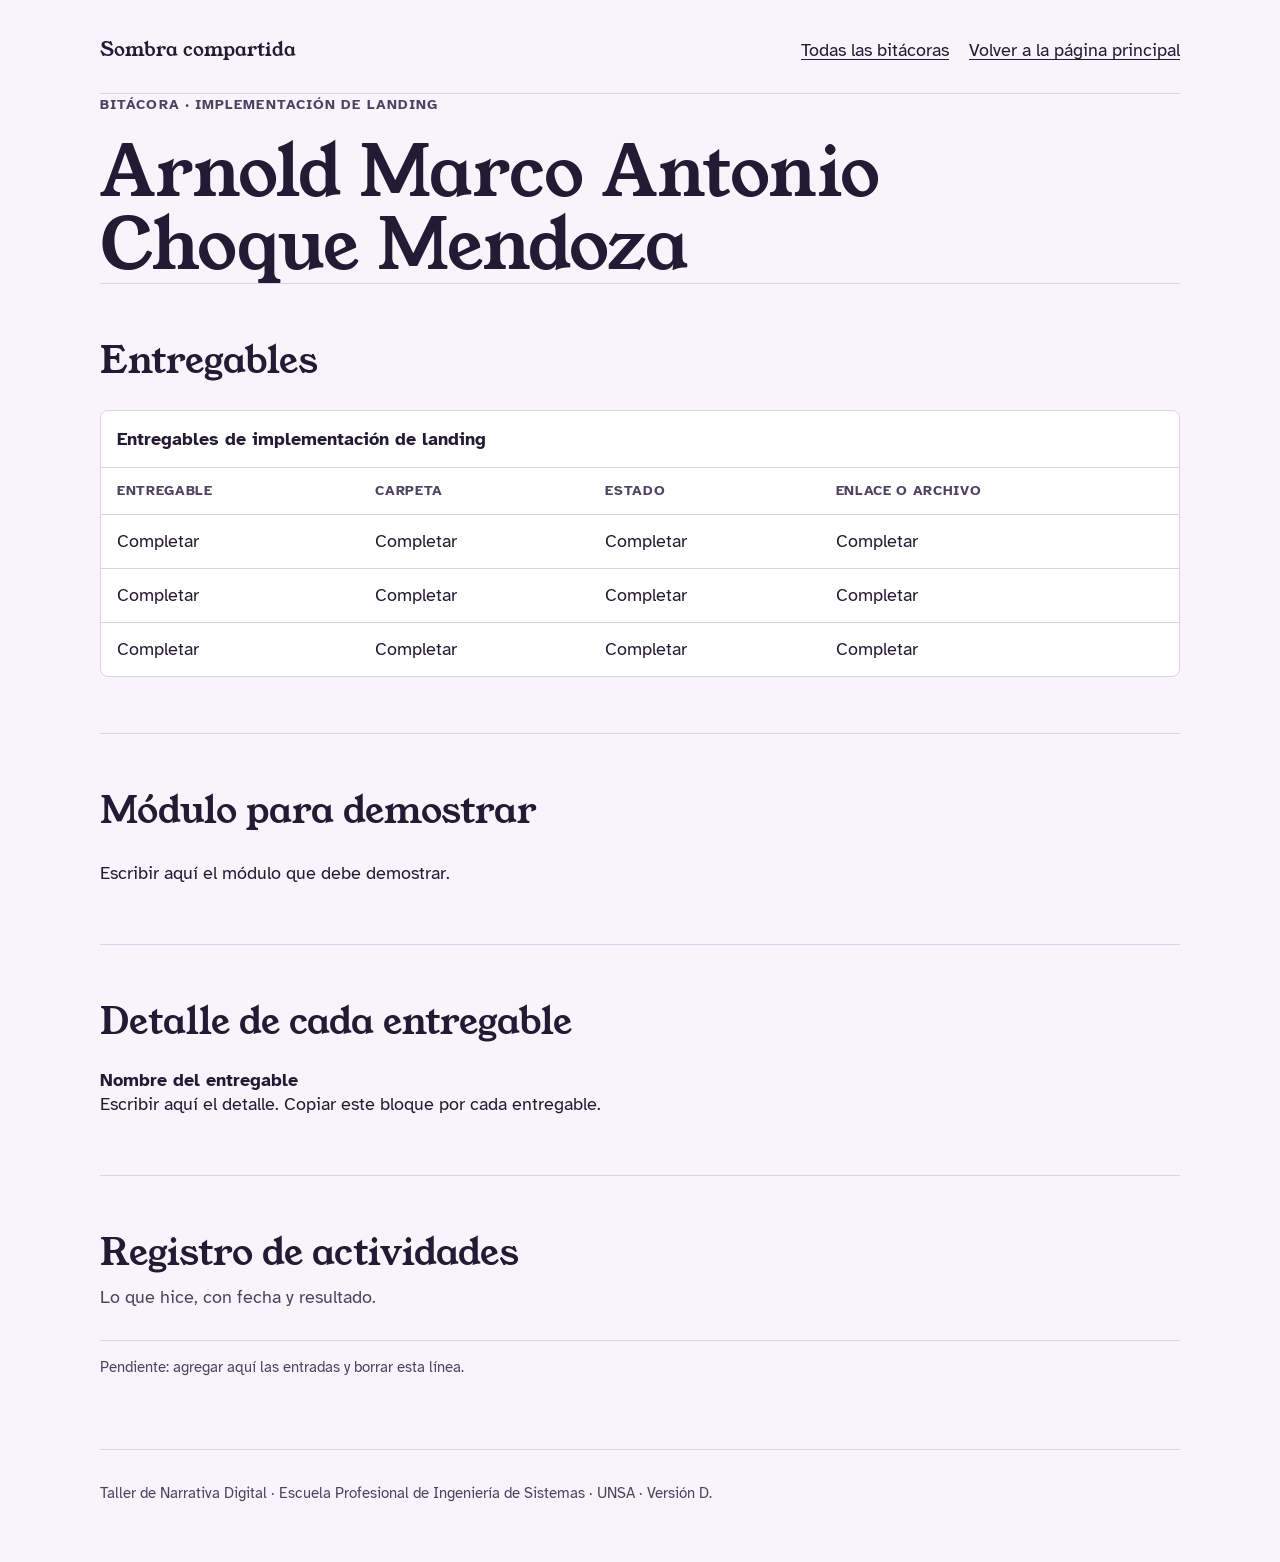
==== bitacora-arnold.html @ 6fb8166d "subiendo la base para la bitacora para cada uno y tambien la adaptacion para celular" ====
<!doctype html>
<html lang="es">
<head>
<meta charset="utf-8">
<meta name="viewport" content="width=device-width, initial-scale=1, viewport-fit=cover">
<meta name="description" content="Bitácora de Arnold Marco Antonio Choque Mendoza, proyecto Sombra compartida, Taller de Narrativa Digital, UNSA.">
<title>Bitácora de Arnold · Sombra compartida</title>
<meta name="theme-color" content="#5B2A9E">
<meta name="color-scheme" content="light dark">
<link rel="icon" href="data:image/svg+xml,%3Csvg xmlns='http://www.w3.org/2000/svg' viewBox='0 0 64 64'%3E%3Crect width='64' height='64' rx='12' fill='%235B2A9E'/%3E%3Ccircle cx='32' cy='26' r='14' fill='%23F2C230'/%3E%3Crect x='29' y='36' width='6' height='18' fill='%23FFFFFF'/%3E%3C/svg%3E">
<link rel="preconnect" href="https://fonts.googleapis.com">
<link rel="preconnect" href="https://fonts.gstatic.com" crossorigin>
<link rel="stylesheet" href="https://fonts.googleapis.com/css2?family=Atkinson+Hyperlegible:ital,wght@0,400;0,700;1,400&family=Shantell+Sans:wght@500;700&family=Young+Serif&display=swap">
<link rel="stylesheet" href="style.css">
</head>
<body class="bit-page">
<a class="skip" href="#contenido">Saltar al contenido</a>
<div class="wrap">
  <header class="top">
    <a class="brand" href="index.html">Sombra compartida</a>
    <nav aria-label="Navegación de la bitácora">
      <ul>
        <li><a href="index.html#bitacoras">Todas las bitácoras</a></li>
        <li><a href="index.html">Volver a la página principal</a></li>
      </ul>
    </nav>
  </header>

  <main id="contenido">
    <div class="hero-copy">
      <p class="eyebrow">Bitácora · Implementación de landing</p>
      <h1>Arnold Marco Antonio Choque Mendoza</h1>
    </div>

    <section id="entregables" aria-labelledby="t-ent">
      <div class="section-head"><h2 id="t-ent">Entregables</h2></div>
      <div class="table-scroll" role="region" aria-label="Tabla de entregables, desplazable en horizontal" tabindex="0">
        <table>
          <caption>Entregables de implementación de landing</caption>
          <thead><tr><th scope="col">Entregable</th><th scope="col">Carpeta</th><th scope="col">Estado</th><th scope="col">Enlace o archivo</th></tr></thead>
          <tbody>
            <tr><td class="vacio">Completar</td><td class="vacio">Completar</td><td class="vacio">Completar</td><td class="vacio">Completar</td></tr>
            <tr><td class="vacio">Completar</td><td class="vacio">Completar</td><td class="vacio">Completar</td><td class="vacio">Completar</td></tr>
            <tr><td class="vacio">Completar</td><td class="vacio">Completar</td><td class="vacio">Completar</td><td class="vacio">Completar</td></tr>
          </tbody>
        </table>
      </div>
    </section>

    <section id="modulo" aria-labelledby="t-mod">
      <div class="section-head"><h2 id="t-mod">Módulo para demostrar</h2></div>
      <div class="espacio"><p>Escribir aquí el módulo que debe demostrar.</p></div>
    </section>

    <section id="detalle" aria-labelledby="t-det">
      <div class="section-head"><h2 id="t-det">Detalle de cada entregable</h2></div>
      <div class="bit-detalle">
        <h3>Nombre del entregable</h3>
      <div class="espacio"><p>Escribir aquí el detalle. Copiar este bloque por cada entregable.</p></div>
      </div>
    </section>

    <section id="registro" aria-labelledby="t-registro">
      <div class="section-head"><h2 id="t-registro">Registro de actividades</h2>
      <p class="lead">Lo que hice, con fecha y resultado.</p></div>
      <ul class="bit-list">
            <!-- Para agregar una entrada, copia el bloque <li> de abajo y cambia los datos.
            <li>
              <time datetime="AAAA-MM-DD">DD mes AAAA</time>
              <div>
                <p>Qué hice.</p>
                <p class="res"><b>Resultado:</b> qué quedó hecho.</p>
              </div>
            </li>
            -->
            <li class="pendiente">Pendiente: agregar aquí las entradas y borrar esta línea.</li>
      </ul>
    </section>
  </main>

  <footer>
    <p>Taller de Narrativa Digital · Escuela Profesional de Ingeniería de Sistemas · UNSA · Versión D.</p>
  </footer>
</div>
</body>
</html>
---- style.css ----
:root {
  --bg: #F7F5FB;
  --surface: #FFFFFF;
  --fg: #231A33;
  --muted: #4D4361;
  --line: #D9D2E6;
  --accent: #5B2A9E;
  --accent-ink: #FFFFFF;
  --sun: #F2C230;
  --loop: #5B2A9E;
  --mid: #A98FD0;
  --focus: #0B57D0;
  --font-display: "Young Serif", Georgia, "Times New Roman", serif;
  --font-hand: "Shantell Sans", "Segoe Print", "Comic Sans MS", sans-serif;
  --font-body: "Atkinson Hyperlegible", "Segoe UI", Verdana, sans-serif;
}
@media (prefers-color-scheme: dark) {
  :root:not([data-theme="light"]) {
    --bg: #150F20; --surface: #1F1630; --fg: #EEE9F7; --muted: #BDB0D4;
    --line: #3A2D54; --accent: #C3A6F2; --accent-ink: #150F20; --sun: #F2C230;
    --loop: #C3A6F2; --mid: #6E55A0; --focus: #9DC1FF; color-scheme: dark;
  }
}
:root[data-theme="dark"] {
  --bg: #150F20; --surface: #1F1630; --fg: #EEE9F7; --muted: #BDB0D4;
  --line: #3A2D54; --accent: #C3A6F2; --accent-ink: #150F20; --sun: #F2C230;
  --loop: #C3A6F2; --mid: #6E55A0; --focus: #9DC1FF; color-scheme: dark;
}

* { box-sizing: border-box; }
body {
  background: var(--bg); color: var(--fg);
  font-family: var(--font-body); font-size: 18px; line-height: 1.6;
  padding-left: max(16px, env(safe-area-inset-left, 0px));
  padding-right: max(16px, env(safe-area-inset-right, 0px));
  padding-block: 0;
}
.wrap { max-width: 1080px; margin-inline: auto; }
h1, h2, h3 { font-family: var(--font-display); line-height: 1.12; text-wrap: balance; margin: 0; }
h1 { font-size: clamp(2.6rem, 8vw, 4.4rem); font-weight: 400; letter-spacing: 0; line-height: 1.05; }
h2 { font-size: clamp(1.7rem, 4.5vw, 2.3rem); font-weight: 400; }
h3 { font-family: var(--font-body); font-size: 1.15rem; font-weight: 700; }
p { margin: 0; }
a { color: var(--accent); text-underline-offset: 3px; }
:focus-visible { outline: 3px solid var(--focus); outline-offset: 3px; border-radius: 2px; }

.skip { position: absolute; left: 8px; top: -80px; background: var(--fg); color: var(--bg);
  padding: 10px 16px; z-index: 20; border-radius: 4px; }
.skip:focus { top: 8px; }

header.top { display: flex; flex-wrap: wrap; gap: 8px 24px; align-items: center;
  justify-content: space-between; padding-block: 18px; border-bottom: 1px solid var(--line); }
.brand { font-family: var(--font-display); font-weight: 400; font-size: 1.2rem; color: var(--fg); text-decoration: none; }
nav ul { display: flex; flex-wrap: wrap; gap: 4px 20px; list-style: none; margin: 0; padding: 0; }
nav a { display: inline-block; padding: 10px 0; color: var(--fg); min-height: 44px; }

.hero { display: grid; grid-template-columns: 1.05fr 1fr; gap: 40px; align-items: center; padding-block: 56px; }
.eyebrow { font-size: 0.85rem; letter-spacing: 0.08em; text-transform: uppercase; color: var(--muted); font-weight: 700; }
.hero-copy { display: flex; flex-direction: column; gap: 20px; min-width: 0; }
.promise { font-size: 1.25rem; max-width: 34ch; }
.audience { color: var(--muted); max-width: 44ch; }
.cta-row { display: flex; flex-wrap: wrap; gap: 12px; }
.btn { display: inline-flex; align-items: center; min-height: 48px; padding: 0 22px; border-radius: 6px;
  font-weight: 700; text-decoration: none; border: 2px solid var(--accent); }
.btn.primary { background: var(--accent); color: var(--accent-ink); }
.btn.secondary { color: var(--accent); background: transparent; }
figure { margin: 0; min-width: 0; }
figure img { display: block; width: 100%; height: auto; border-radius: 6px; }
figcaption { font-size: 0.9rem; color: var(--muted); margin-top: 10px; }

section { padding-block: 56px; border-top: 1px solid var(--line); }
.section-head { display: flex; flex-direction: column; gap: 10px; max-width: 62ch; margin-bottom: 28px; }
.lead { color: var(--muted); }

.video-box { display: grid; grid-template-columns: 1fr 1fr; gap: 32px; align-items: start; }
.video-state { background: var(--surface); border: 1px solid var(--line); border-radius: 8px; padding: 28px;
  display: flex; flex-direction: column; gap: 10px; min-width: 0; }
.status { display: inline-block; width: fit-content; background: var(--sun); color: #1A1A1A;
  font-weight: 700; font-size: 0.85rem; padding: 4px 10px; border-radius: 4px; }
dl.facts { display: grid; grid-template-columns: auto 1fr; gap: 6px 16px; margin: 0; }
dl.facts dt { font-weight: 700; }
dl.facts dd { margin: 0; }

.strip { display: flex; gap: 3px; height: 14px; margin-bottom: 8px; }
.strip span { border-radius: 2px; background: var(--mid); }
.strip span.loop { background: var(--loop); }
.strip-note { font-size: 0.9rem; color: var(--muted); margin-bottom: 28px; }
ol.tomas { list-style: none; margin: 0; padding: 0; display: grid; gap: 0; counter-reset: toma; }
ol.tomas > li { display: grid; grid-template-columns: 56px 1fr auto; gap: 8px 20px; padding-block: 22px;
  border-bottom: 1px solid var(--line); counter-increment: toma; }
ol.tomas > li::before { content: counter(toma); font-family: var(--font-display); font-weight: 400;
  font-size: 2rem; color: var(--accent); line-height: 1; }
.toma-body { display: flex; flex-direction: column; gap: 8px; min-width: 0; }
.dur { font-weight: 700; white-space: nowrap; color: var(--muted); }
details { margin-top: 4px; }
summary { cursor: pointer; font-weight: 700; color: var(--accent); min-height: 44px; display: flex; align-items: center; }
.dialogo { display: flex; flex-direction: column; gap: 8px; padding: 4px 0 8px; max-width: 62ch; }
.dialogo p b { font-weight: 700; }
.dialogo p i { color: var(--muted); }

.triad { display: grid; grid-template-columns: repeat(3, 1fr); gap: 0; border: 1px solid var(--line);
  border-radius: 8px; background: var(--surface); overflow: hidden; }
.triad > div { padding: 26px; display: flex; flex-direction: column; gap: 12px; min-width: 0; }
.triad > div + div { border-left: 1px solid var(--line); }
.triad h3 { color: var(--accent); }
.triad ul { margin: 0; padding-left: 1.1em; display: flex; flex-direction: column; gap: 8px; }
.small { font-size: 0.92rem; color: var(--muted); }
.callout { margin-top: 20px; max-width: 70ch; }

.table-scroll { overflow-x: auto; border: 1px solid var(--line); border-radius: 8px; background: var(--surface); }
table { border-collapse: collapse; width: 100%; min-width: 560px; }
caption { text-align: left; padding: 14px 16px; font-weight: 700; }
th, td { text-align: left; padding: 12px 16px; border-top: 1px solid var(--line); vertical-align: top; }
thead th { font-size: 0.85rem; letter-spacing: 0.05em; text-transform: uppercase; color: var(--muted); }
.credits-grid { display: grid; grid-template-columns: repeat(3, 1fr); gap: 24px; margin-top: 28px; }
.credits-grid > div { display: flex; flex-direction: column; gap: 6px; min-width: 0; }

footer { border-top: 1px solid var(--line); padding-block: 32px 48px; color: var(--muted); font-size: 0.92rem; }

@media (max-width: 800px) {
  .hero, .video-box { grid-template-columns: 1fr; }
  .hero { padding-block: 36px; gap: 28px; }
  .triad, .credits-grid { grid-template-columns: 1fr; }
  .triad > div + div { border-left: 0; border-top: 1px solid var(--line); }
  ol.tomas > li { grid-template-columns: 40px 1fr; }
  ol.tomas > li .dur { grid-column: 2; }
  section { padding-block: 40px; }
}

.polaroid { margin: 6px 0 4px; max-width: 360px; background: var(--surface); padding: 10px 10px 12px;
  border: 1px solid var(--line); border-radius: 3px; box-shadow: 0 2px 0 var(--line); transform: rotate(-1deg); }
ol.tomas > li:nth-child(even) .polaroid { transform: rotate(1deg); }
.polaroid img { border-radius: 1px; }
.polaroid figcaption { font-family: var(--font-hand); font-weight: 500; font-size: 0.95rem; color: var(--fg); margin-top: 10px; line-height: 1.35; }

@media (prefers-reduced-motion: reduce) { * { scroll-behavior: auto !important; } }

html { -webkit-text-size-adjust: 100%; text-size-adjust: 100%; }
body { overflow-x: clip; }
img { max-width: 100%; }
h1, h2, h3, dd, td, th { overflow-wrap: break-word; }

@media (min-width: 801px) and (max-width: 1000px) {
  .hero { gap: 28px; }
  .triad > div { padding: 20px; }
}
@media (max-width: 480px) {
  header.top { padding-block: 12px; }
  nav ul { gap: 0 16px; }
  .hero { padding-block: 28px; }
  .cta-row .btn { flex: 1 1 100%; justify-content: center; }
  .video-state { padding: 20px; }
  dl.facts { grid-template-columns: 1fr; gap: 2px; }
  dl.facts dd { margin-bottom: 10px; }
  .polaroid { max-width: 100%; }
  .triad > div { padding: 20px; }
  ol.tomas > li { gap: 6px 12px; }
}

.bit-grid { display: grid; grid-template-columns: repeat(2, 1fr); gap: 24px; }
.bit-card { background: var(--surface); border: 1px solid var(--line); border-radius: 8px;
  padding: 24px; display: flex; flex-direction: column; gap: 6px; min-width: 0; }
.bit-card h3 { color: var(--accent); }
.bit-rol { font-size: 0.92rem; color: var(--muted); }
ul.bit-list { list-style: none; margin: 10px 0 0; padding: 0; }
ul.bit-list > li { display: grid; grid-template-columns: 7.5rem 1fr; gap: 4px 16px;
  padding-block: 14px; border-top: 1px solid var(--line); }
ul.bit-list time { font-weight: 700; color: var(--muted); }
ul.bit-list .res { color: var(--muted); font-size: 0.95rem; margin-top: 6px; }
ul.bit-list li.pendiente { display: block; color: var(--muted); font-size: 0.95rem; }
@media (max-width: 800px) {
  .bit-grid { grid-template-columns: 1fr; }
}
@media (max-width: 480px) {
  .bit-card { padding: 18px; }
  ul.bit-list > li { grid-template-columns: 1fr; }
}
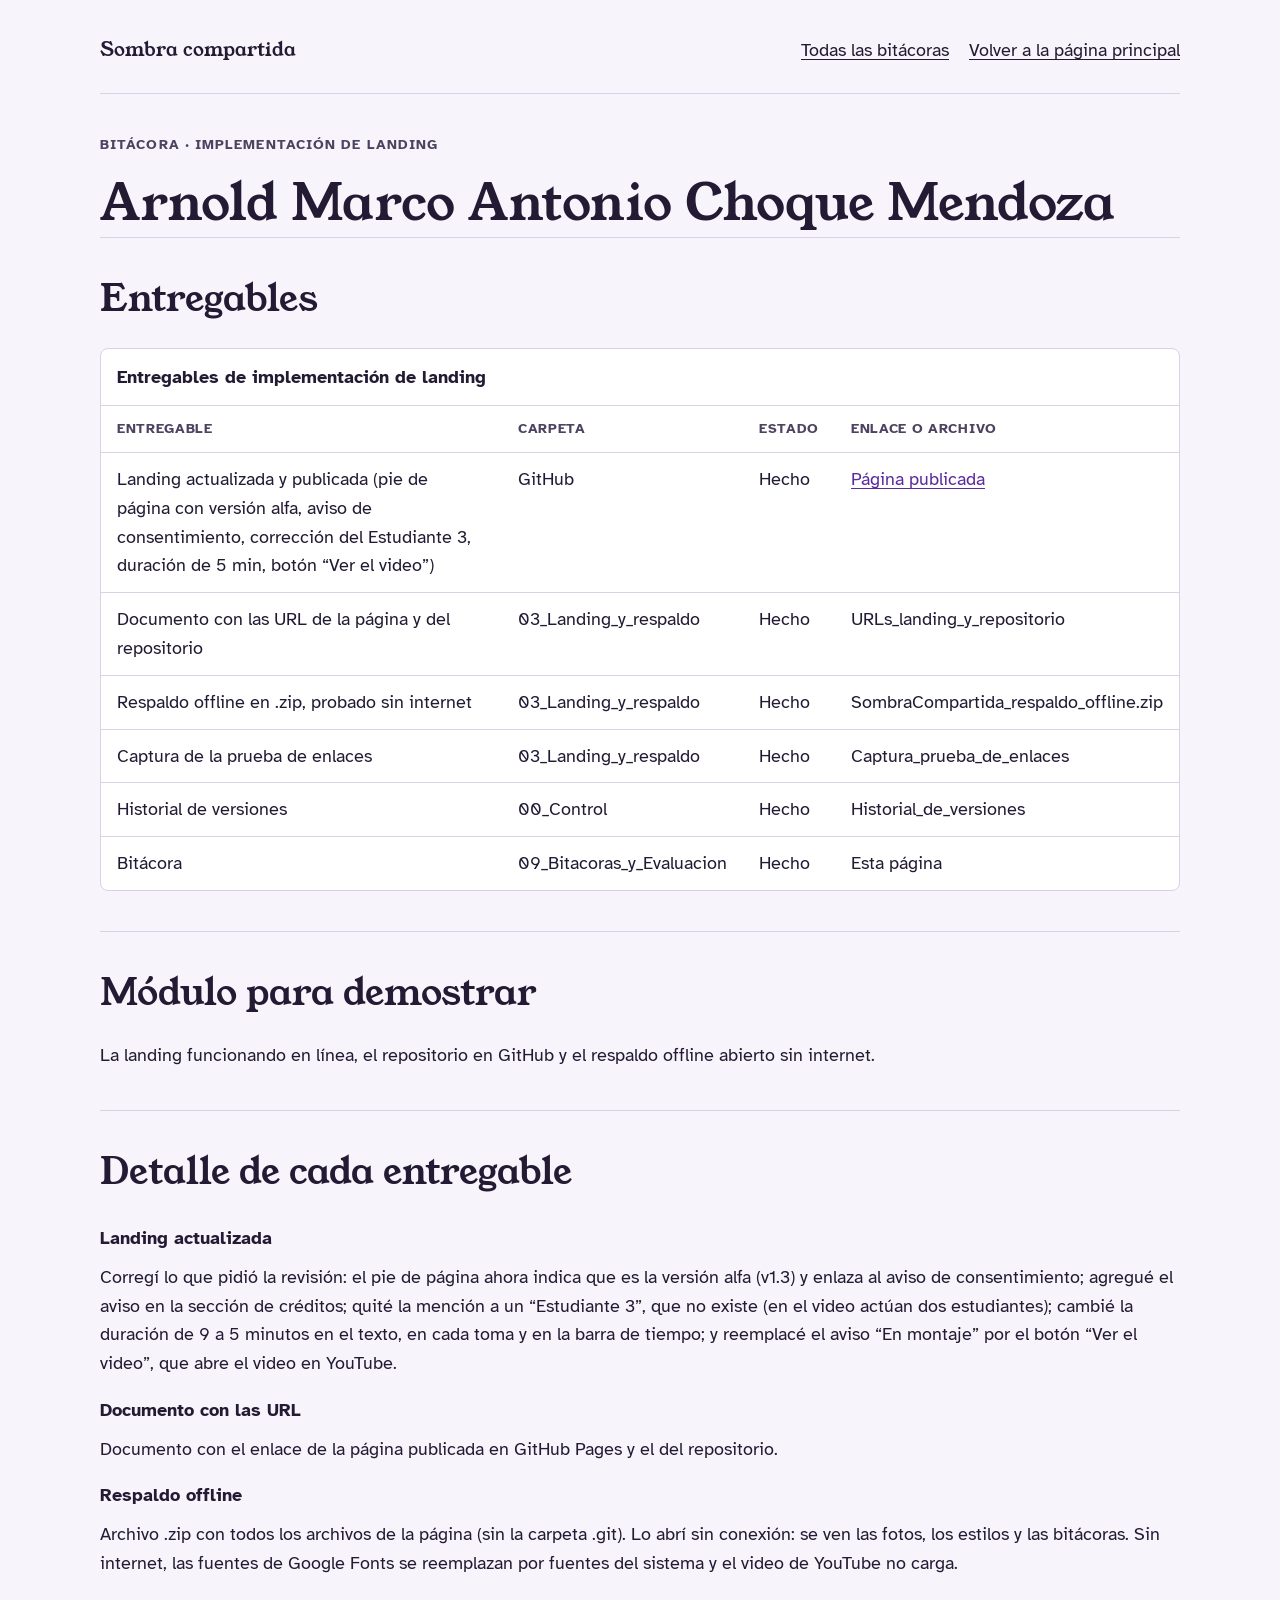
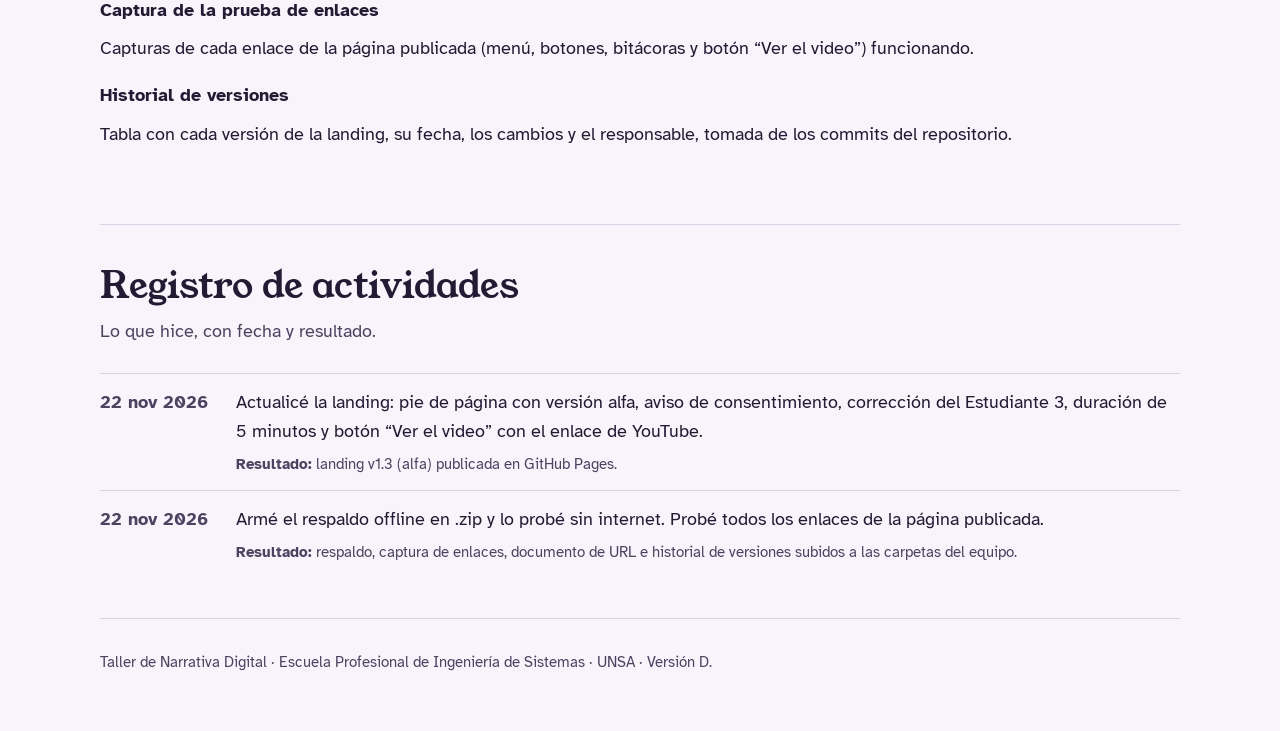
==== commit f4126d9c: "Mejorando el landing, colocando el enlace del video, pie de pagina con la version alfa, y escribi mi" ====
--- a/bitacora-arnold.html
+++ b/bitacora-arnold.html
@@ -39,9 +39,12 @@
           <caption>Entregables de implementación de landing</caption>
           <thead><tr><th scope="col">Entregable</th><th scope="col">Carpeta</th><th scope="col">Estado</th><th scope="col">Enlace o archivo</th></tr></thead>
           <tbody>
-            <tr><td class="vacio">Completar</td><td class="vacio">Completar</td><td class="vacio">Completar</td><td class="vacio">Completar</td></tr>
-            <tr><td class="vacio">Completar</td><td class="vacio">Completar</td><td class="vacio">Completar</td><td class="vacio">Completar</td></tr>
-            <tr><td class="vacio">Completar</td><td class="vacio">Completar</td><td class="vacio">Completar</td><td class="vacio">Completar</td></tr>
+            <tr><td>Landing actualizada y publicada (pie de página con versión alfa, aviso de consentimiento, corrección del Estudiante 3, duración de 5 min, botón “Ver el video”)</td><td>GitHub</td><td>Hecho</td><td><a href="https://mquispesin-456.github.io/SombraCompartida/">Página publicada</a></td></tr>
+            <tr><td>Documento con las URL de la página y del repositorio</td><td>03_Landing_y_respaldo</td><td>Hecho</td><td>URLs_landing_y_repositorio</td></tr>
+            <tr><td>Respaldo offline en .zip, probado sin internet</td><td>03_Landing_y_respaldo</td><td>Hecho</td><td>SombraCompartida_respaldo_offline.zip</td></tr>
+            <tr><td>Captura de la prueba de enlaces</td><td>03_Landing_y_respaldo</td><td>Hecho</td><td>Captura_prueba_de_enlaces</td></tr>
+            <tr><td>Historial de versiones</td><td>00_Control</td><td>Hecho</td><td>Historial_de_versiones</td></tr>
+            <tr><td>Bitácora</td><td>09_Bitacoras_y_Evaluacion</td><td>Hecho</td><td>Esta página</td></tr>
           </tbody>
         </table>
       </div>
@@ -49,14 +52,22 @@
 
     <section id="modulo" aria-labelledby="t-mod">
       <div class="section-head"><h2 id="t-mod">Módulo para demostrar</h2></div>
-      <div class="espacio"><p>Escribir aquí el módulo que debe demostrar.</p></div>
+      <p>La landing funcionando en línea, el repositorio en GitHub y el respaldo offline abierto sin internet.</p>
     </section>
 
     <section id="detalle" aria-labelledby="t-det">
       <div class="section-head"><h2 id="t-det">Detalle de cada entregable</h2></div>
       <div class="bit-detalle">
-        <h3>Nombre del entregable</h3>
-      <div class="espacio"><p>Escribir aquí el detalle. Copiar este bloque por cada entregable.</p></div>
+        <h3>Landing actualizada</h3>
+        <p>Corregí lo que pidió la revisión: el pie de página ahora indica que es la versión alfa (v1.3) y enlaza al aviso de consentimiento; agregué el aviso en la sección de créditos; quité la mención a un “Estudiante 3”, que no existe (en el video actúan dos estudiantes); cambié la duración de 9 a 5 minutos en el texto, en cada toma y en la barra de tiempo; y reemplacé el aviso “En montaje” por el botón “Ver el video”, que abre el video en YouTube.</p>
+        <h3>Documento con las URL</h3>
+        <p>Documento con el enlace de la página publicada en GitHub Pages y el del repositorio.</p>
+        <h3>Respaldo offline</h3>
+        <p>Archivo .zip con todos los archivos de la página (sin la carpeta .git). Lo abrí sin conexión: se ven las fotos, los estilos y las bitácoras. Sin internet, las fuentes de Google Fonts se reemplazan por fuentes del sistema y el video de YouTube no carga.</p>
+        <h3>Captura de la prueba de enlaces</h3>
+        <p>Capturas de cada enlace de la página publicada (menú, botones, bitácoras y botón “Ver el video”) funcionando.</p>
+        <h3>Historial de versiones</h3>
+        <p>Tabla con cada versión de la landing, su fecha, los cambios y el responsable, tomada de los commits del repositorio.</p>
       </div>
     </section>
 
@@ -64,16 +75,20 @@
       <div class="section-head"><h2 id="t-registro">Registro de actividades</h2>
       <p class="lead">Lo que hice, con fecha y resultado.</p></div>
       <ul class="bit-list">
-            <!-- Para agregar una entrada, copia el bloque <li> de abajo y cambia los datos.
             <li>
-              <time datetime="AAAA-MM-DD">DD mes AAAA</time>
+              <time datetime="2026-11-22">22 nov 2026</time>
               <div>
-                <p>Qué hice.</p>
-                <p class="res"><b>Resultado:</b> qué quedó hecho.</p>
+                <p>Actualicé la landing: pie de página con versión alfa, aviso de consentimiento, corrección del Estudiante 3, duración de 5 minutos y botón “Ver el video” con el enlace de YouTube.</p>
+                <p class="res"><b>Resultado:</b> landing v1.3 (alfa) publicada en GitHub Pages.</p>
               </div>
             </li>
-            -->
-            <li class="pendiente">Pendiente: agregar aquí las entradas y borrar esta línea.</li>
+            <li>
+              <time datetime="2026-11-22">22 nov 2026</time>
+              <div>
+                <p>Armé el respaldo offline en .zip y lo probé sin internet. Probé todos los enlaces de la página publicada.</p>
+                <p class="res"><b>Resultado:</b> respaldo, captura de enlaces, documento de URL e historial de versiones subidos a las carpetas del equipo.</p>
+              </div>
+            </li>
       </ul>
     </section>
   </main>
--- a/style.css
+++ b/style.css
@@ -1,3 +1,9 @@
+/* Sombra compartida · estilos
+   Para cambiar los colores, edita solo las variables de :root (arriba) y las de modo oscuro. */
+/* Concepto: página de lectura clara, como la sombra de un árbol sobre el pasto.
+   Hero partido (título + foto real de la locación), línea de tiempo proporcional
+   de las 6 tomas (la primera y la última comparten color: final cíclico) y una
+   sección que separa evidencia, interpretación y acción. */
 :root {
   --bg: #F7F5FB;
   --surface: #FFFFFF;
@@ -72,6 +78,7 @@
 .section-head { display: flex; flex-direction: column; gap: 10px; max-width: 62ch; margin-bottom: 28px; }
 .lead { color: var(--muted); }
 
+/* Video */
 .video-box { display: grid; grid-template-columns: 1fr 1fr; gap: 32px; align-items: start; }
 .video-state { background: var(--surface); border: 1px solid var(--line); border-radius: 8px; padding: 28px;
   display: flex; flex-direction: column; gap: 10px; min-width: 0; }
@@ -81,6 +88,7 @@
 dl.facts dt { font-weight: 700; }
 dl.facts dd { margin: 0; }
 
+/* Línea de tiempo */
 .strip { display: flex; gap: 3px; height: 14px; margin-bottom: 8px; }
 .strip span { border-radius: 2px; background: var(--mid); }
 .strip span.loop { background: var(--loop); }
@@ -98,6 +106,7 @@
 .dialogo p b { font-weight: 700; }
 .dialogo p i { color: var(--muted); }
 
+/* Evidencia / interpretación / acción */
 .triad { display: grid; grid-template-columns: repeat(3, 1fr); gap: 0; border: 1px solid var(--line);
   border-radius: 8px; background: var(--surface); overflow: hidden; }
 .triad > div { padding: 26px; display: flex; flex-direction: column; gap: 12px; min-width: 0; }
@@ -107,6 +116,7 @@
 .small { font-size: 0.92rem; color: var(--muted); }
 .callout { margin-top: 20px; max-width: 70ch; }
 
+/* Créditos */
 .table-scroll { overflow-x: auto; border: 1px solid var(--line); border-radius: 8px; background: var(--surface); }
 table { border-collapse: collapse; width: 100%; min-width: 560px; }
 caption { text-align: left; padding: 14px 16px; font-weight: 700; }
@@ -126,7 +136,7 @@
   ol.tomas > li .dur { grid-column: 2; }
   section { padding-block: 40px; }
 }
-
+/* Fotos del rodaje */
 .polaroid { margin: 6px 0 4px; max-width: 360px; background: var(--surface); padding: 10px 10px 12px;
   border: 1px solid var(--line); border-radius: 3px; box-shadow: 0 2px 0 var(--line); transform: rotate(-1deg); }
 ol.tomas > li:nth-child(even) .polaroid { transform: rotate(1deg); }
@@ -135,6 +145,7 @@
 
 @media (prefers-reduced-motion: reduce) { * { scroll-behavior: auto !important; } }
 
+/* ===== Ajustes para PC y celular ===== */
 html { -webkit-text-size-adjust: 100%; text-size-adjust: 100%; }
 body { overflow-x: clip; }
 img { max-width: 100%; }
@@ -157,6 +168,7 @@
   ol.tomas > li { gap: 6px 12px; }
 }
 
+/* ===== Bitácoras por integrante ===== */
 .bit-grid { display: grid; grid-template-columns: repeat(2, 1fr); gap: 24px; }
 .bit-card { background: var(--surface); border: 1px solid var(--line); border-radius: 8px;
   padding: 24px; display: flex; flex-direction: column; gap: 6px; min-width: 0; }
@@ -175,3 +187,21 @@
   .bit-card { padding: 18px; }
   ul.bit-list > li { grid-template-columns: 1fr; }
 }
+
+/* ===== Páginas de bitácora ===== */
+.bit-page h1 { font-size: clamp(2rem, 6vw, 3.2rem); }
+.bit-page .hero-copy { padding-block: 40px 8px; }
+.bit-page section { padding-block: 40px; }
+.bit-page h3 { margin-top: 8px; }
+.espacio { border: 2px dashed var(--line); border-radius: 8px; padding: 20px; color: var(--muted);
+  background: var(--surface); min-height: 140px; }
+.espacio p + p { margin-top: 10px; }
+.bit-detalle { display: flex; flex-direction: column; gap: 14px; margin-bottom: 36px; }
+.bit-detalle > .small { max-width: 62ch; }
+.bit-volver { display: inline-block; min-height: 44px; padding-top: 10px; }
+td.vacio { color: var(--muted); }
+.bit-card .btn { align-self: flex-start; margin-top: 10px; }
+.sr-only { position: absolute; width: 1px; height: 1px; overflow: hidden; clip: rect(0 0 0 0); white-space: nowrap; }
+
+/* Pie de página en varias líneas */
+footer p + p { margin-top: 6px; }
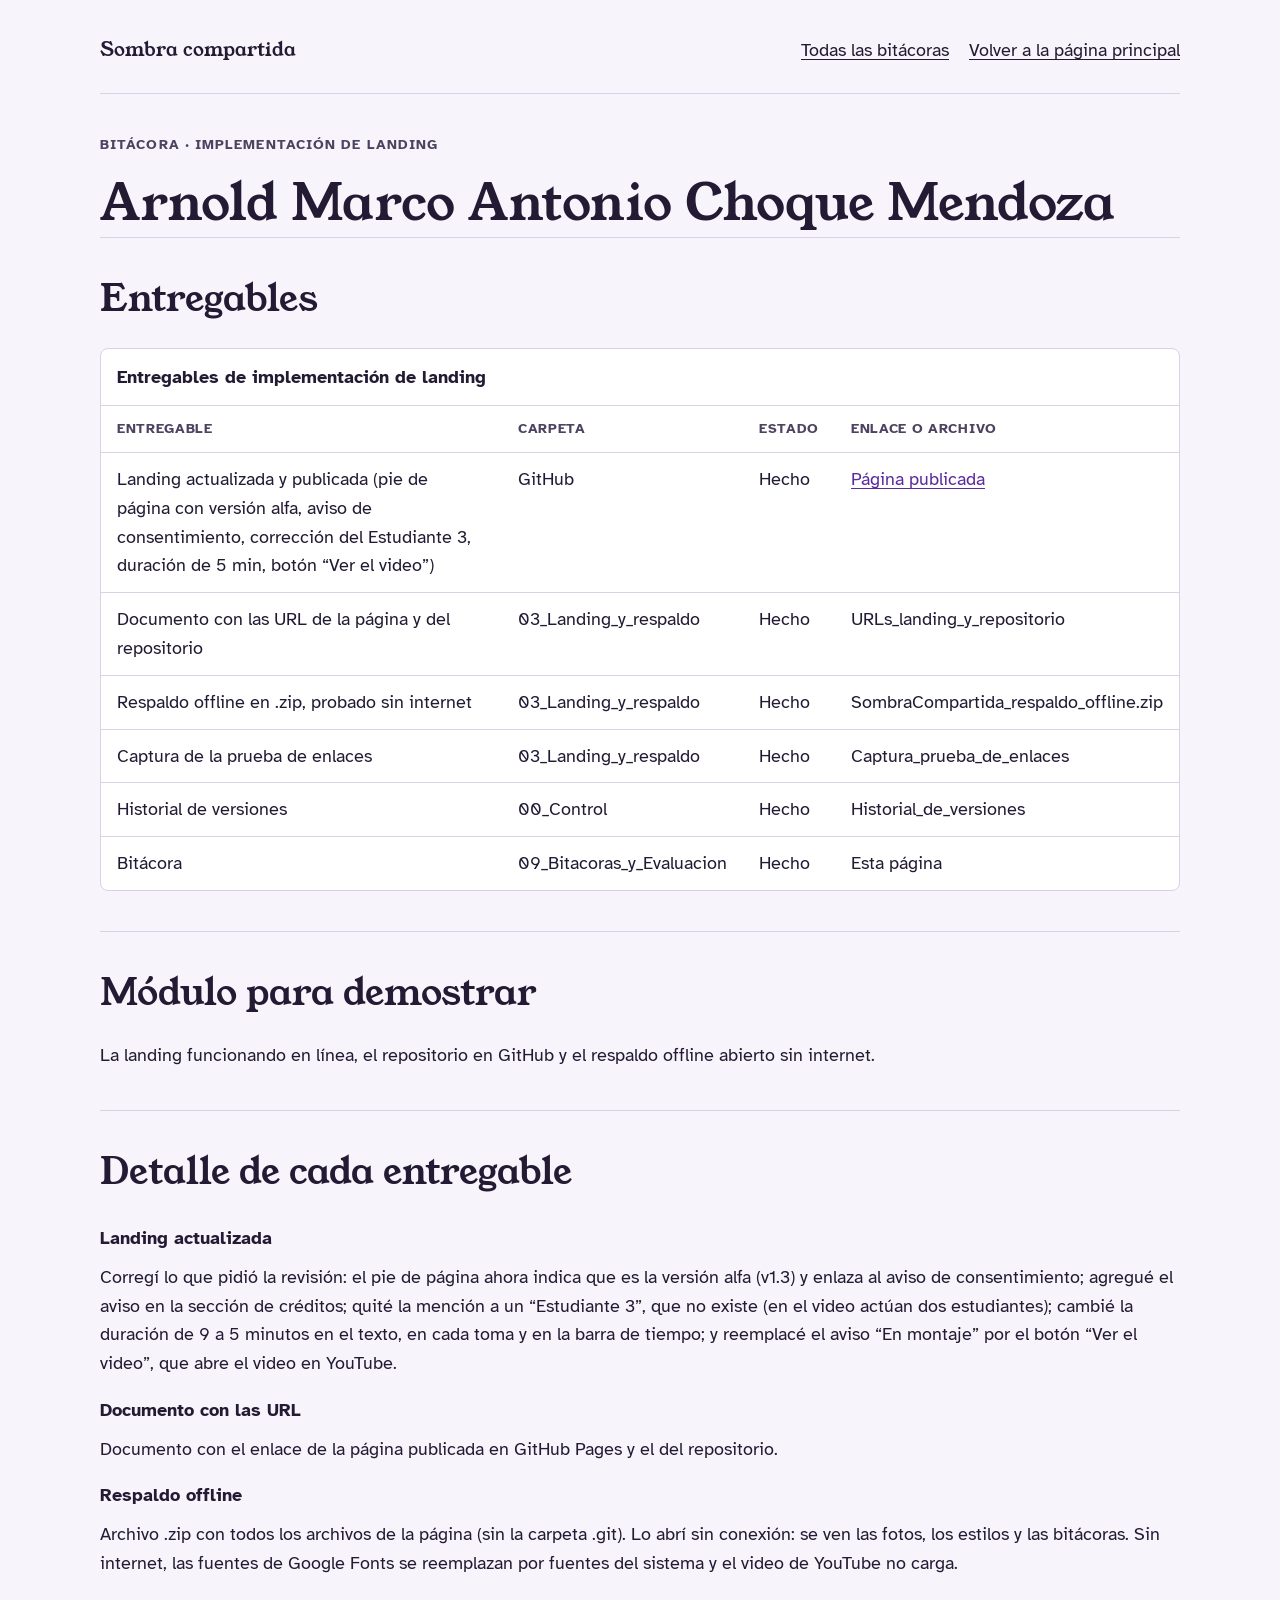
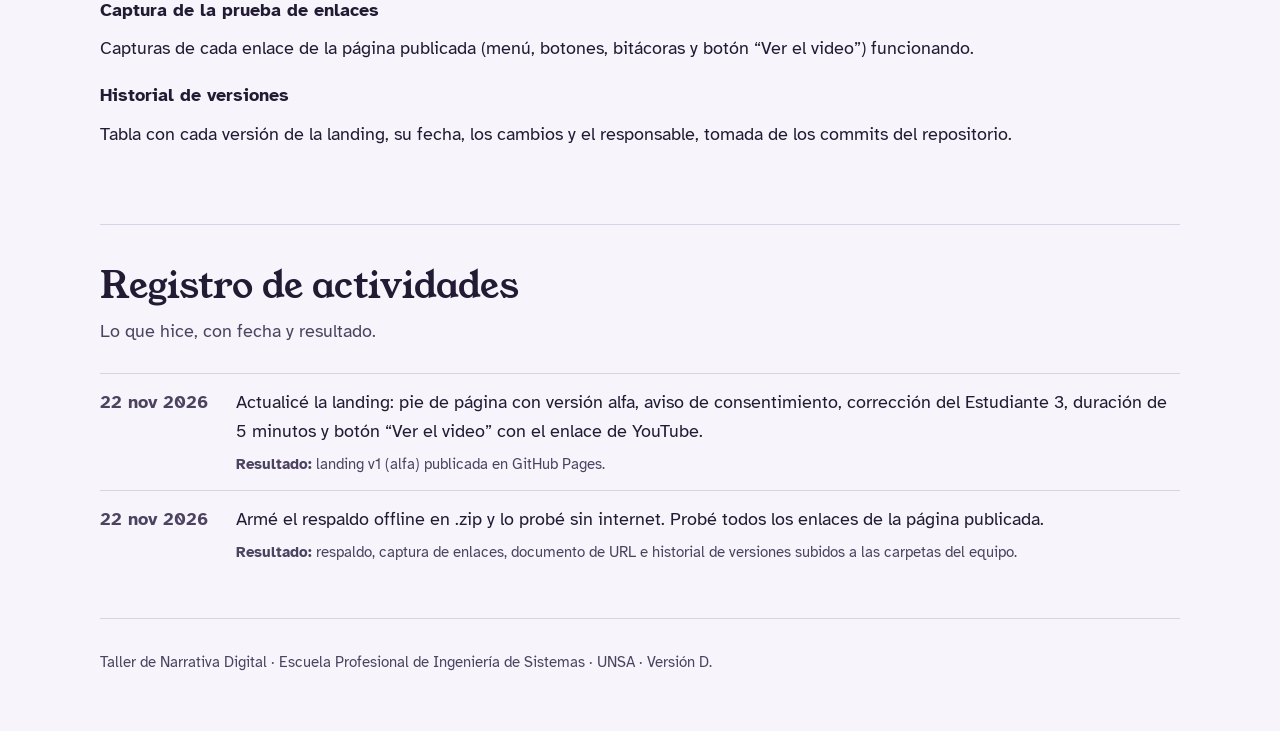
==== commit 8454c34b: "Mejorando mi bitacora" ====
--- a/bitacora-arnold.html
+++ b/bitacora-arnold.html
@@ -79,7 +79,7 @@
               <time datetime="2026-11-22">22 nov 2026</time>
               <div>
                 <p>Actualicé la landing: pie de página con versión alfa, aviso de consentimiento, corrección del Estudiante 3, duración de 5 minutos y botón “Ver el video” con el enlace de YouTube.</p>
-                <p class="res"><b>Resultado:</b> landing v1.3 (alfa) publicada en GitHub Pages.</p>
+                <p class="res"><b>Resultado:</b> landing v1 (alfa) publicada en GitHub Pages.</p>
               </div>
             </li>
             <li>
